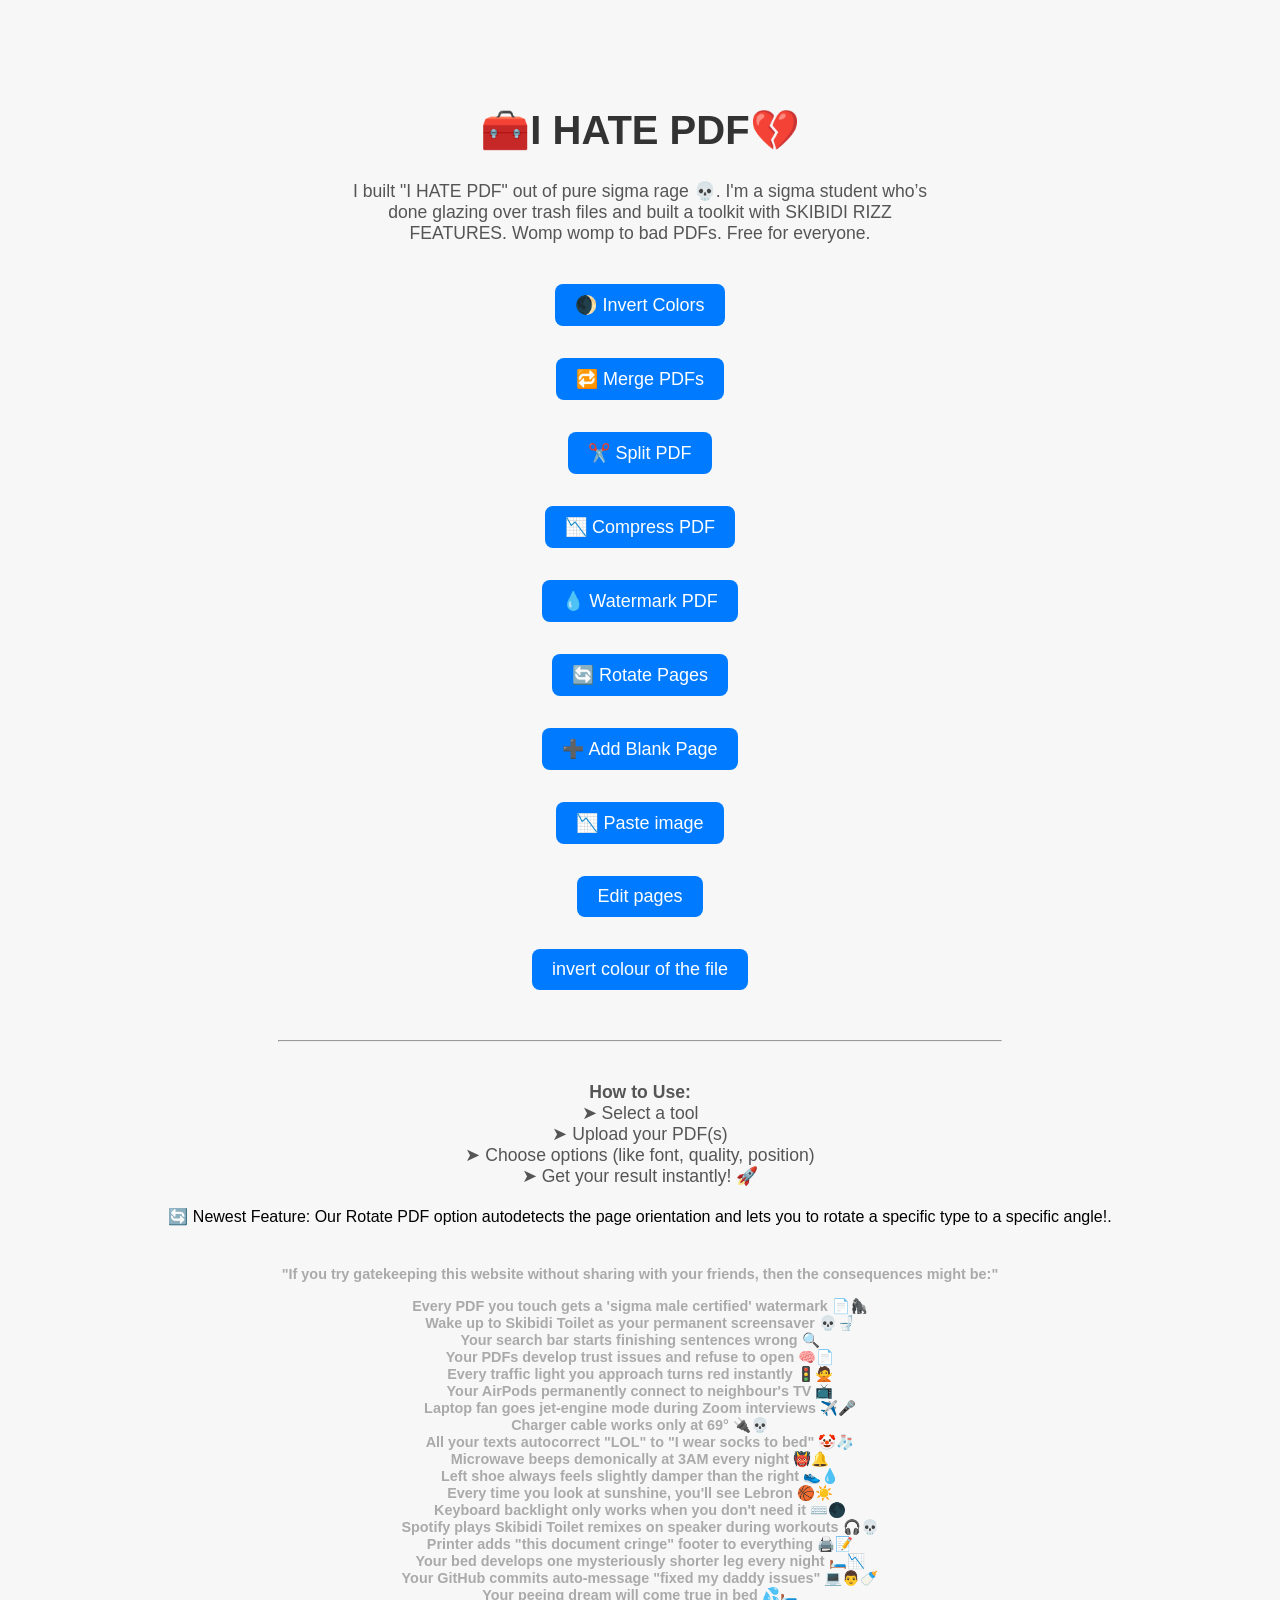
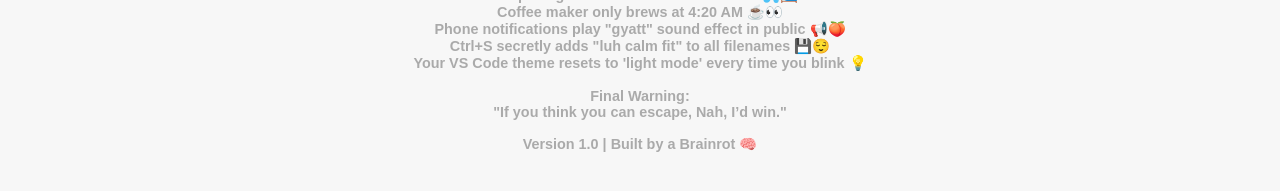
==== templates/index.html @ 2cf8a3aa "Initial commit: PDF Processing Suite" ====
<!DOCTYPE html>
<html lang="en">
<head>
    <meta charset="UTF-8">
    <title>I HATE PDF</title>
    <link rel="stylesheet" href="/static/style.css">
    <style>
        body {
            font-family: Arial, sans-serif;
            text-align: center;
            background: #f7f7f7;
            padding: 30px;
        }
        h1 {
            font-size: 2.5em;
        }
        .tools {
            margin-top: 30px;
        }
        .tools p {
            font-size: 1.2em;
            margin: 12px 0;
        }
        .description {
            font-size: 1.1em;
            color: #555;
            max-width: 600px;
            margin: 20px auto;
        }
        footer {
            margin-top: 40px;
            font-size: 0.9em;
            color: #aaa;
        }
        .btn {
            padding: 10px 20px;
            background: #007BFF;
            color: white;
            text-decoration: none;
            border-radius: 8px;
            margin: 10px;
            display: inline-block;
        }
        .btn:hover {
            background: #0056b3;
        }
    </style>
</head>
<body>

    <h1>🧰I HATE PDF💔</h1>

    <div class="description">
        I built "I HATE PDF" out of pure sigma rage 💀. I'm a sigma student who’s done glazing over trash files and built a toolkit with SKIBIDI RIZZ FEATURES. Womp womp to bad PDFs. Free for everyone.
    </div>

    <div class="tools">
        <p><a class="btn" href="/invert">🌒 Invert Colors</a></p>
        <p><a class="btn" href="/merge">🔁 Merge PDFs</a></p>
        <p><a class="btn" href="/split">✂️ Split PDF</a></p>
        <p><a class="btn" href="/compress">📉 Compress PDF</a></p>
        <p><a class="btn" href="/watermark">💧 Watermark PDF</a></p>
        <p><a class="btn" href="/rotate">🔄 Rotate Pages</a></p>
	<p><a class="btn" href="/add_blank">➕ Add Blank Page</a></p>
	<p><a class="btn" href="/paste_image">📉 Paste image</a></p>
	<p><a class="btn" href="/edit_pages"> Edit pages</a></p>
	<p><a class="btn" href="/batch_invert"> invert colour of the file</a></p>

    </div>

    <hr style="margin: 40px auto; width: 60%;">

    <div class="description">
        <strong>How to Use:</strong><br>
        ➤ Select a tool <br>
        ➤ Upload your PDF(s) <br>
        ➤ Choose options (like font, quality, position)<br>
        ➤ Get your result instantly! 🚀
    </div>

    <div class="new-feature">
        🔄 Newest Feature: Our Rotate PDF option autodetects the page orientation and lets you to rotate a specific type to a specific angle!.
    </div>

    <footer>
        "If you try gatekeeping this website without sharing with your friends, then the consequences might be:"<br><br>

        Every PDF you touch gets a 'sigma male certified' watermark 📄🦍<br>
        Wake up to Skibidi Toilet as your permanent screensaver 💀🚽<br>
        Your search bar starts finishing sentences wrong 🔍<br>
        Your PDFs develop trust issues and refuse to open 🧠📄<br>
        Every traffic light you approach turns red instantly 🚦🙅<br>
        Your AirPods permanently connect to neighbour's TV 📺<br>
        Laptop fan goes jet-engine mode during Zoom interviews ✈️🎤<br>
        Charger cable works only at 69° 🔌💀<br>
        All your texts autocorrect "LOL" to "I wear socks to bed" 🤡🧦<br>
        Microwave beeps demonically at 3AM every night 👹🔔<br>
        Left shoe always feels slightly damper than the right 👟💧<br>
        Every time you look at sunshine, you'll see Lebron 🏀☀️<br>
        Keyboard backlight only works when you don't need it ⌨️🌑<br>
        Spotify plays Skibidi Toilet remixes on speaker during workouts 🎧💀<br>
        Printer adds "this document cringe" footer to everything 🖨️📝<br>
        Your bed develops one mysteriously shorter leg every night 🛏️📉<br>
        Your GitHub commits auto-message "fixed my daddy issues" 💻👨🍼<br>
        Your peeing dream will come true in bed 💦🛏️<br>
        Coffee maker only brews at 4:20 AM ☕👀<br>
        Phone notifications play "gyatt" sound effect in public 📢🍑<br>
        Ctrl+S secretly adds "luh calm fit" to all filenames 💾😌<br>
        Your VS Code theme resets to 'light mode' every time you blink 💡<br><br>

        <strong>Final Warning:</strong><br>
        "If you think you can escape, Nah, I’d win."<br><br>

        Version 1.0 | Built by a Brainrot 🧠
    </footer>

</body>
</html>
---- static/style.css ----
body {
    font-family: Arial, sans-serif;
    text-align: center;
    margin-top: 50px;
    background-color: #f7f7f7;
}

h1 {
    color: #333;
}

ul {
    list-style: none;
    padding: 0;
}

li {
    margin: 15px;
}

a {
    text-decoration: none;
    font-size: 18px;
    color: #007acc;
}

a:hover {
    color: #005a99;
}
footer {
    margin-top: 40px;
    font-size: 0.9em;
    color: #aaa;
    font-weight: bold; /* 👈 This line makes all footer text bold */
}
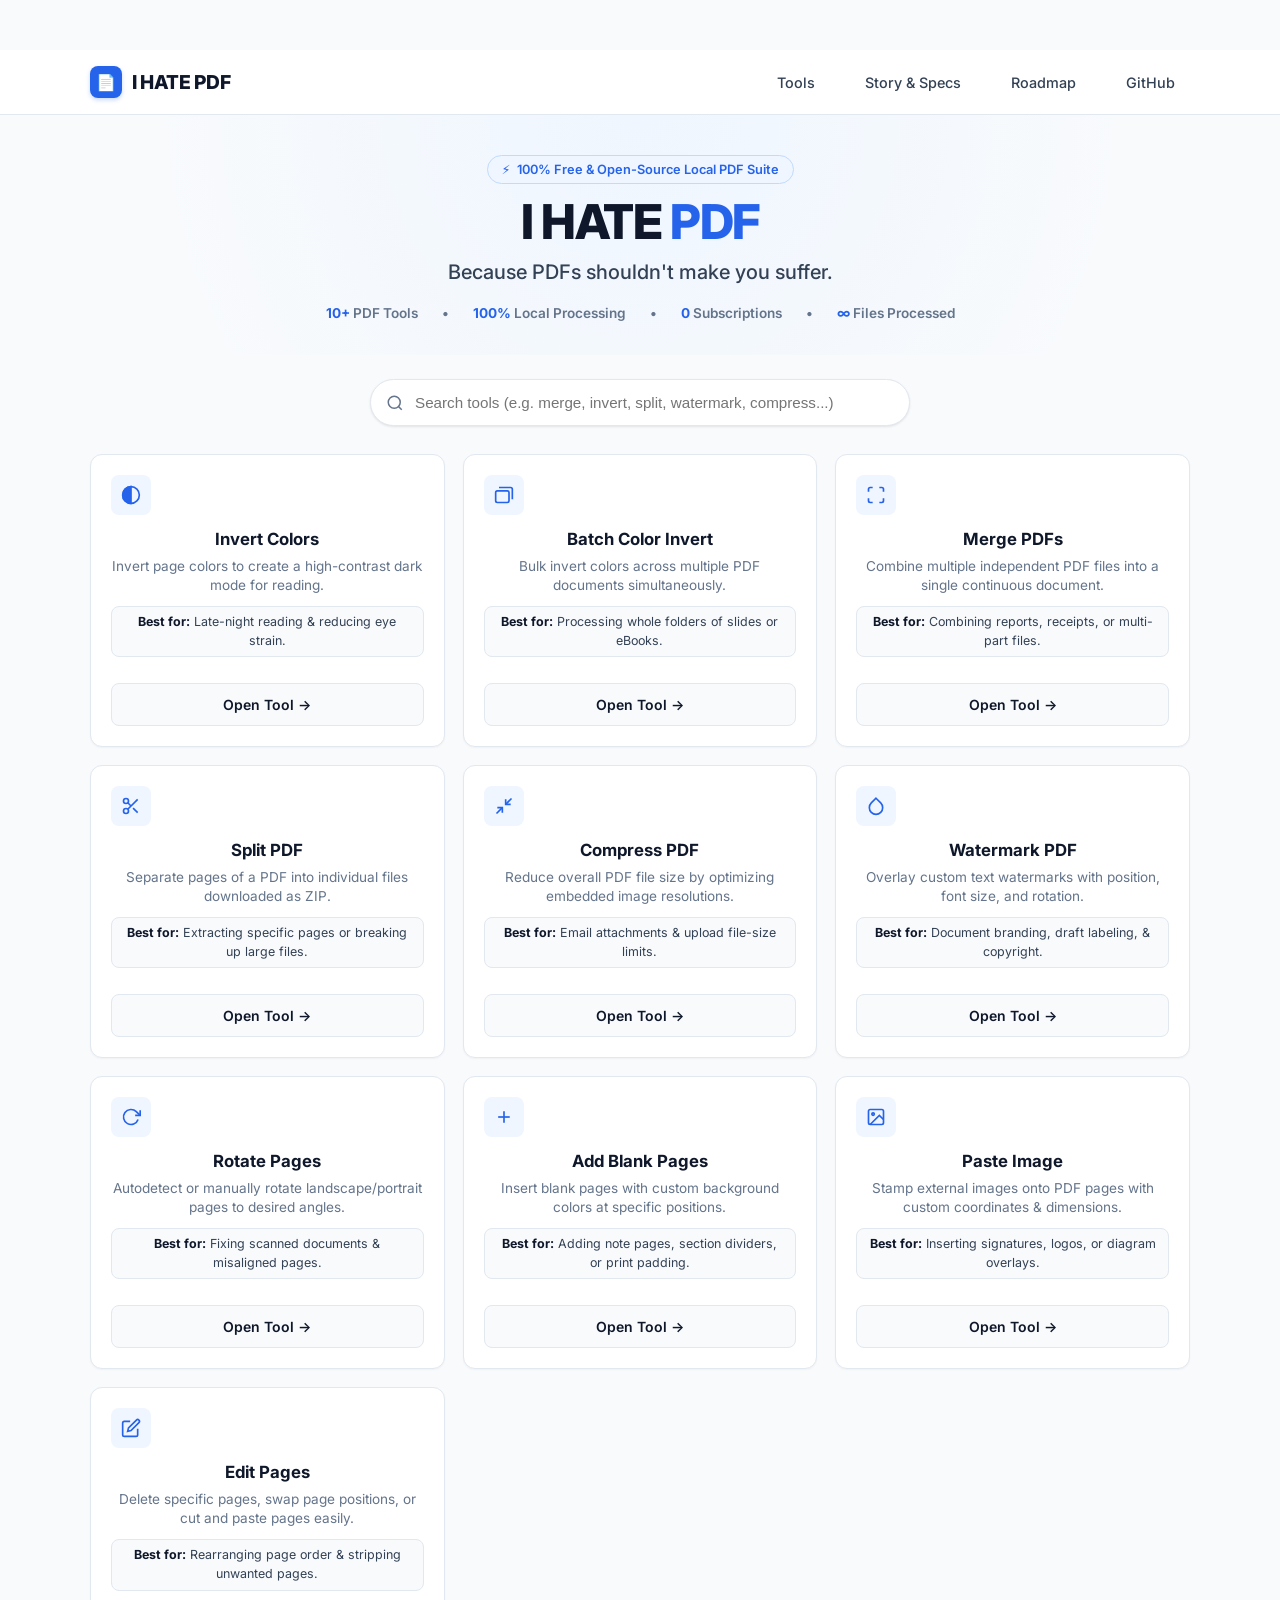
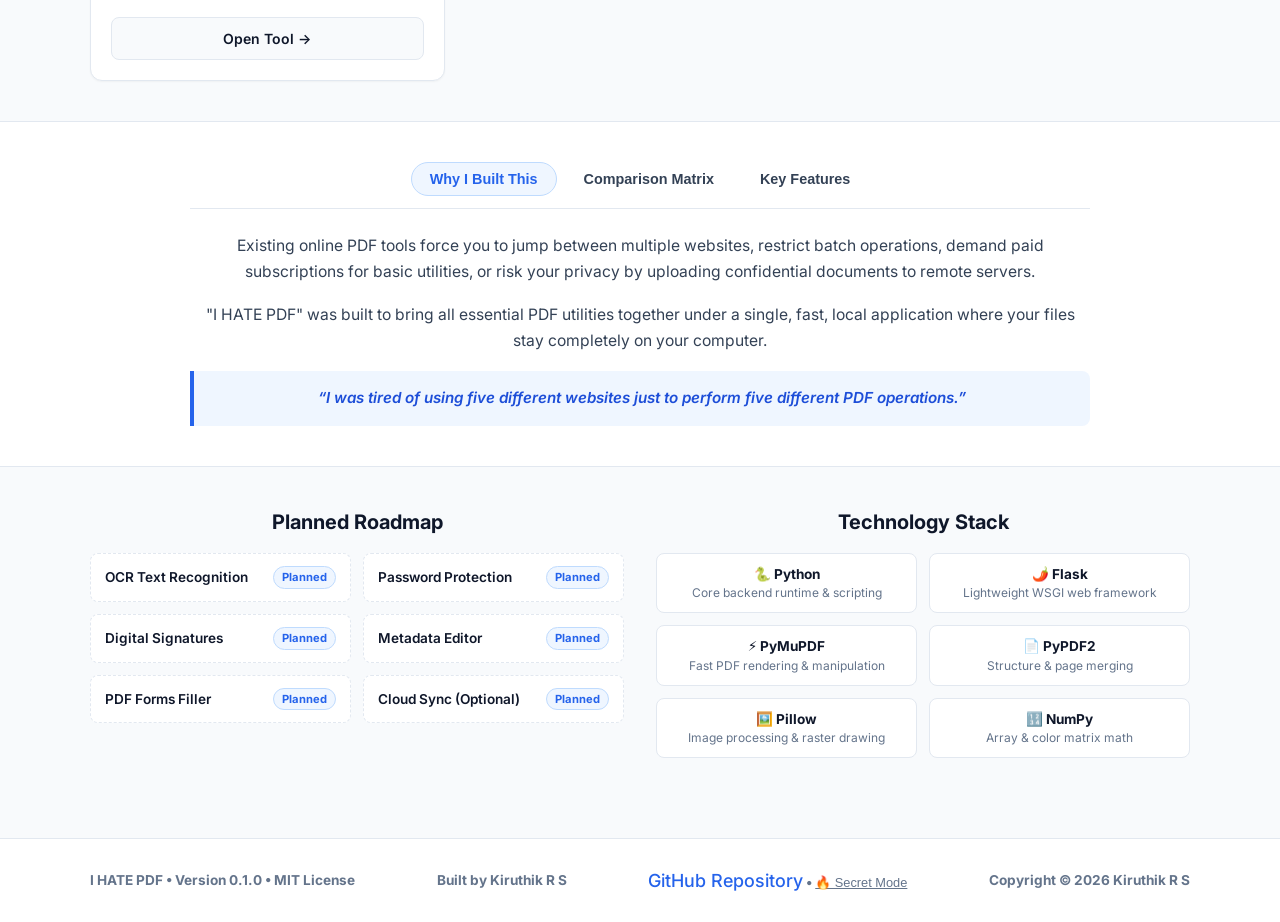
==== commit 72f79c16: "feat: redesign homepage with tools-first layout and compact UI" ====
--- a/templates/index.html
+++ b/templates/index.html
@@ -2,117 +2,1063 @@
 <html lang="en">
 <head>
     <meta charset="UTF-8">
-    <title>I HATE PDF</title>
+    <meta name="viewport" content="width=device-width, initial-scale=1.0">
+    <title>I HATE PDF — Fast, Free & Local Open-Source PDF Suite</title>
+    <meta name="description" content="A lightweight, privacy-focused open-source local PDF processing suite. Invert, merge, split, compress, watermark, rotate, and edit PDFs without uploading files to external servers.">
+    
+    <!-- Typography & Fonts -->
+    <link rel="preconnect" href="https://fonts.googleapis.com">
+    <link rel="preconnect" href="https://fonts.gstatic.com" crossorigin>
+    <link href="https://fonts.googleapis.com/css2?family=Inter:wght@400;500;600;700;800&display=swap" rel="stylesheet">
     <link rel="stylesheet" href="/static/style.css">
+    
     <style>
+        :root {
+            --primary: #2563eb;
+            --primary-hover: #1d4ed8;
+            --primary-light: #eff6ff;
+            --primary-border: #bfdbfe;
+            
+            --text-dark: #0f172a;
+            --text-muted: #334155;
+            --text-light: #64748b;
+            
+            --bg-body: #f8fafc;
+            --bg-card: #ffffff;
+            --bg-alt: #f1f5f9;
+            
+            --border-color: #e2e8f0;
+            --border-hover: #cbd5e1;
+            
+            --shadow-xs: 0 1px 2px rgba(0, 0, 0, 0.04);
+            --shadow-sm: 0 1px 3px rgba(0, 0, 0, 0.06), 0 1px 2px rgba(0, 0, 0, 0.04);
+            --shadow-md: 0 4px 6px -1px rgba(0, 0, 0, 0.06), 0 2px 4px -2px rgba(0, 0, 0, 0.04);
+            --shadow-lg: 0 10px 15px -3px rgba(0, 0, 0, 0.08), 0 4px 6px -4px rgba(0, 0, 0, 0.03);
+            
+            --radius-sm: 8px;
+            --radius-md: 12px;
+            --radius-lg: 16px;
+            --radius-pill: 9999px;
+        }
+
+        * {
+            box-sizing: border-box;
+            margin: 0;
+            padding: 0;
+        }
+
+        html {
+            scroll-behavior: smooth;
+        }
+
         body {
-            font-family: Arial, sans-serif;
+            font-family: 'Inter', system-ui, -apple-system, BlinkMacSystemFont, 'Segoe UI', Roboto, sans-serif;
+            background-color: var(--bg-body);
+            color: var(--text-dark);
+            line-height: 1.5;
+            -webkit-font-smoothing: antialiased;
+        }
+
+        .container {
+            max-width: 1140px;
+            margin: 0 auto;
+            padding: 0 20px;
+        }
+
+        /* Focus Outline for Accessibility */
+        a:focus-visible, button:focus-visible, input:focus-visible {
+            outline: 2px solid var(--primary);
+            outline-offset: 2px;
+        }
+
+        /* Navigation Header */
+        header.site-header {
+            background-color: rgba(255, 255, 255, 0.92);
+            backdrop-filter: blur(12px);
+            border-bottom: 1px solid var(--border-color);
+            position: sticky;
+            top: 0;
+            z-index: 100;
+        }
+
+        .nav-inner {
+            display: flex;
+            align-items: center;
+            justify-content: space-between;
+            height: 64px;
+        }
+
+        .brand-logo {
+            display: flex;
+            align-items: center;
+            gap: 10px;
+            text-decoration: none;
+            color: var(--text-dark);
+            font-weight: 800;
+            font-size: 1.2rem;
+            letter-spacing: -0.02em;
+            cursor: pointer;
+            user-select: none;
+        }
+
+        .brand-icon {
+            width: 32px;
+            height: 32px;
+            background: var(--primary);
+            color: white;
+            border-radius: var(--radius-sm);
+            display: flex;
+            align-items: center;
+            justify-content: center;
+            font-size: 1rem;
+            box-shadow: 0 2px 4px rgba(37, 99, 235, 0.25);
+        }
+
+        .nav-links {
+            display: flex;
+            align-items: center;
+            gap: 20px;
+            list-style: none;
+        }
+
+        .nav-links a {
+            text-decoration: none;
+            color: var(--text-muted);
+            font-weight: 500;
+            font-size: 0.9rem;
+            transition: color 0.2s ease;
+        }
+
+        .nav-links a:hover {
+            color: var(--primary);
+        }
+
+        /* Compact Hero Section */
+        .hero-compact {
+            padding: 40px 0 24px;
             text-align: center;
-            background: #f7f7f7;
-            padding: 30px;
-        }
-        h1 {
-            font-size: 2.5em;
-        }
-        .tools {
-            margin-top: 30px;
-        }
-        .tools p {
-            font-size: 1.2em;
-            margin: 12px 0;
-        }
-        .description {
-            font-size: 1.1em;
-            color: #555;
-            max-width: 600px;
-            margin: 20px auto;
-        }
-        footer {
-            margin-top: 40px;
-            font-size: 0.9em;
-            color: #aaa;
-        }
-        .btn {
-            padding: 10px 20px;
-            background: #007BFF;
+            background: radial-gradient(circle at 50% 0%, #eff6ff 0%, var(--bg-body) 70%);
+        }
+
+        .badge-tag {
+            display: inline-flex;
+            align-items: center;
+            gap: 6px;
+            padding: 4px 14px;
+            background: var(--primary-light);
+            color: var(--primary);
+            border: 1px solid var(--primary-border);
+            border-radius: var(--radius-pill);
+            font-size: 0.8rem;
+            font-weight: 600;
+            margin-bottom: 12px;
+        }
+
+        .hero-title {
+            font-size: clamp(2rem, 4vw, 3rem);
+            font-weight: 800;
+            line-height: 1.1;
+            letter-spacing: -0.03em;
+            color: var(--text-dark);
+            margin-bottom: 8px;
+        }
+
+        .hero-title span {
+            color: var(--primary);
+        }
+
+        .hero-subtitle {
+            font-size: clamp(1rem, 2vw, 1.25rem);
+            font-weight: 500;
+            color: var(--text-muted);
+            margin-bottom: 16px;
+        }
+
+        .stats-strip {
+            display: flex;
+            flex-wrap: wrap;
+            justify-content: center;
+            gap: 12px 24px;
+            font-size: 0.85rem;
+            font-weight: 600;
+            color: var(--text-light);
+            margin-bottom: 8px;
+        }
+
+        .stats-strip span strong {
+            color: var(--primary);
+        }
+
+        /* Tools Section (TOOLS FIRST) */
+        .tools-section {
+            padding: 24px 0 40px;
+        }
+
+        .search-box-wrapper {
+            max-width: 540px;
+            margin: 0 auto 28px;
+            position: relative;
+        }
+
+        .search-input {
+            width: 100%;
+            padding: 14px 20px 14px 44px;
+            background: var(--bg-card);
+            border: 1px solid var(--border-color);
+            border-radius: var(--radius-pill);
+            font-size: 0.95rem;
+            color: var(--text-dark);
+            box-shadow: var(--shadow-sm);
+            transition: all 0.2s ease;
+        }
+
+        .search-input:focus {
+            border-color: var(--primary);
+            box-shadow: 0 0 0 3px rgba(37, 99, 235, 0.15);
+        }
+
+        .search-icon {
+            position: absolute;
+            left: 16px;
+            top: 50%;
+            transform: translateY(-50%);
+            width: 18px;
+            height: 18px;
+            color: var(--text-light);
+        }
+
+        .tools-grid {
+            display: grid;
+            grid-template-columns: repeat(auto-fill, minmax(280px, 1fr));
+            gap: 18px;
+        }
+
+        .tool-card {
+            background: var(--bg-card);
+            border: 1px solid var(--border-color);
+            border-radius: var(--radius-md);
+            padding: 20px;
+            display: flex;
+            flex-direction: column;
+            justify-content: space-between;
+            transition: all 0.2s ease;
+            box-shadow: var(--shadow-xs);
+        }
+
+        .tool-card:hover {
+            transform: translateY(-3px);
+            border-color: var(--primary-border);
+            box-shadow: var(--shadow-md);
+        }
+
+        .tool-header {
+            margin-bottom: 12px;
+        }
+
+        .tool-icon-wrapper {
+            width: 40px;
+            height: 40px;
+            background: var(--primary-light);
+            color: var(--primary);
+            border-radius: var(--radius-sm);
+            display: flex;
+            align-items: center;
+            justify-content: center;
+            margin-bottom: 12px;
+        }
+
+        .tool-icon-wrapper svg {
+            width: 20px;
+            height: 20px;
+            stroke-width: 2;
+        }
+
+        .tool-name {
+            font-size: 1.05rem;
+            font-weight: 700;
+            color: var(--text-dark);
+            margin-bottom: 4px;
+        }
+
+        .tool-desc {
+            font-size: 0.85rem;
+            color: var(--text-light);
+            line-height: 1.45;
+            margin-bottom: 10px;
+        }
+
+        .use-case-tag {
+            font-size: 0.78rem;
+            padding: 6px 10px;
+            background: var(--bg-body);
+            border-radius: var(--radius-sm);
+            color: var(--text-muted);
+            border: 1px solid var(--border-color);
+        }
+
+        .use-case-tag strong {
+            color: var(--text-dark);
+        }
+
+        .tool-btn {
+            display: inline-flex;
+            align-items: center;
+            justify-content: center;
+            gap: 6px;
+            width: 100%;
+            margin-top: 14px;
+            padding: 10px 14px;
+            background: var(--bg-body);
+            color: var(--text-dark);
+            border: 1px solid var(--border-color);
+            border-radius: var(--radius-sm);
+            font-size: 0.875rem;
+            font-weight: 600;
+            text-decoration: none;
+            transition: all 0.2s ease;
+        }
+
+        .tool-card:hover .tool-btn {
+            background: var(--primary);
             color: white;
+            border-color: var(--primary);
+        }
+
+        /* Compact Interactive Tabbed Box (Story, Comparison, Features) */
+        .tab-section {
+            padding: 40px 0;
+            background: #ffffff;
+            border-top: 1px solid var(--border-color);
+            border-bottom: 1px solid var(--border-color);
+        }
+
+        .tab-container {
+            max-width: 900px;
+            margin: 0 auto;
+        }
+
+        .tab-nav {
+            display: flex;
+            justify-content: center;
+            gap: 8px;
+            margin-bottom: 24px;
+            border-bottom: 1px solid var(--border-color);
+            padding-bottom: 12px;
+        }
+
+        .tab-btn {
+            padding: 8px 18px;
+            background: transparent;
+            border: 1px solid transparent;
+            border-radius: var(--radius-pill);
+            font-weight: 600;
+            font-size: 0.9rem;
+            color: var(--text-muted);
+            cursor: pointer;
+            transition: all 0.2s ease;
+        }
+
+        .tab-btn.active {
+            background: var(--primary-light);
+            color: var(--primary);
+            border-color: var(--primary-border);
+        }
+
+        .tab-content {
+            display: none;
+            animation: fadeIn 0.25s ease-in-out;
+        }
+
+        .tab-content.active {
+            display: block;
+        }
+
+        @keyframes fadeIn {
+            from { opacity: 0; transform: translateY(4px); }
+            to { opacity: 1; transform: translateY(0); }
+        }
+
+        /* Tab 1: Story */
+        .story-box p {
+            font-size: 0.98rem;
+            color: var(--text-muted);
+            line-height: 1.7;
+            margin-bottom: 16px;
+        }
+
+        .quote-callout {
+            background: var(--primary-light);
+            border-left: 4px solid var(--primary);
+            padding: 16px 20px;
+            border-radius: 0 var(--radius-sm) var(--radius-sm) 0;
+            font-size: 0.95rem;
+            font-weight: 600;
+            font-style: italic;
+            color: var(--primary-hover);
+        }
+
+        /* Tab 2: Comparison Matrix */
+        .table-responsive {
+            overflow-x: auto;
+            border: 1px solid var(--border-color);
+            border-radius: var(--radius-md);
+        }
+
+        table.comparison-table {
+            width: 100%;
+            border-collapse: collapse;
+            text-align: left;
+            font-size: 0.875rem;
+        }
+
+        table.comparison-table th, table.comparison-table td {
+            padding: 12px 16px;
+            border-bottom: 1px solid var(--border-color);
+        }
+
+        table.comparison-table th {
+            background-color: var(--bg-body);
+            font-weight: 700;
+            color: var(--text-dark);
+        }
+
+        table.comparison-table th:nth-child(2) {
+            color: var(--primary);
+            background-color: var(--primary-light);
+        }
+
+        table.comparison-table td:nth-child(2) {
+            font-weight: 600;
+            color: #15803d;
+            background-color: rgba(239, 246, 255, 0.4);
+        }
+
+        /* Tab 3: Features Grid */
+        .features-mini-grid {
+            display: grid;
+            grid-template-columns: repeat(auto-fit, minmax(250px, 1fr));
+            gap: 16px;
+        }
+
+        .mini-feature-card {
+            background: var(--bg-body);
+            border: 1px solid var(--border-color);
+            border-radius: var(--radius-sm);
+            padding: 16px;
+        }
+
+        .mini-feature-card h4 {
+            font-size: 0.95rem;
+            font-weight: 600;
+            color: var(--text-dark);
+            margin-bottom: 4px;
+        }
+
+        .mini-feature-card p {
+            font-size: 0.85rem;
+            color: var(--text-light);
+        }
+
+        /* 2-Column Section: Roadmap & Tech Stack */
+        .bottom-grid-section {
+            padding: 40px 0;
+        }
+
+        .two-col-grid {
+            display: grid;
+            grid-template-columns: 1fr 1fr;
+            gap: 32px;
+        }
+
+        .sub-header {
+            font-size: 1.25rem;
+            font-weight: 700;
+            color: var(--text-dark);
+            margin-bottom: 16px;
+        }
+
+        /* Roadmap Items */
+        .roadmap-mini-list {
+            display: grid;
+            grid-template-columns: 1fr 1fr;
+            gap: 12px;
+        }
+
+        .roadmap-item {
+            background: var(--bg-card);
+            border: 1px dashed var(--border-color);
+            border-radius: var(--radius-sm);
+            padding: 12px 14px;
+            display: flex;
+            align-items: center;
+            justify-content: space-between;
+            font-size: 0.85rem;
+            font-weight: 600;
+        }
+
+        .status-pill {
+            font-size: 0.7rem;
+            font-weight: 700;
+            padding: 2px 8px;
+            border-radius: var(--radius-pill);
+            background: var(--primary-light);
+            color: var(--primary);
+            border: 1px solid var(--primary-border);
+        }
+
+        /* Tech Stack List */
+        .tech-mini-grid {
+            display: grid;
+            grid-template-columns: 1fr 1fr;
+            gap: 12px;
+        }
+
+        .tech-item {
+            background: var(--bg-card);
+            border: 1px solid var(--border-color);
+            border-radius: var(--radius-sm);
+            padding: 10px 14px;
+        }
+
+        .tech-item-name {
+            font-size: 0.85rem;
+            font-weight: 700;
+            color: var(--text-dark);
+        }
+
+        .tech-item-desc {
+            font-size: 0.75rem;
+            color: var(--text-light);
+        }
+
+        /* Brainrot Banner & Easter Egg Overlay */
+        .brainrot-banner {
+            display: none;
+            background: #ef4444;
+            color: white;
+            text-align: center;
+            padding: 8px 16px;
+            font-weight: 700;
+            font-size: 0.9rem;
+        }
+
+        body.brainrot-mode .brainrot-banner {
+            display: flex;
+            align-items: center;
+            justify-content: center;
+            gap: 16px;
+        }
+
+        body.brainrot-mode .brand-logo span {
+            color: #ef4444 !important;
+        }
+
+        body.brainrot-mode .tool-name {
+            color: #b91c1c;
+        }
+
+        /* Footer */
+        footer.site-footer {
+            background: #ffffff;
+            border-top: 1px solid var(--border-color);
+            padding: 28px 0;
+        }
+
+        .footer-inner {
+            display: flex;
+            flex-wrap: wrap;
+            align-items: center;
+            justify-content: space-between;
+            gap: 16px;
+            font-size: 0.85rem;
+            color: var(--text-light);
+        }
+
+        .footer-links a {
+            color: var(--primary);
             text-decoration: none;
-            border-radius: 8px;
-            margin: 10px;
-            display: inline-block;
-        }
-        .btn:hover {
-            background: #0056b3;
+            font-weight: 500;
+        }
+
+        .footer-links a:hover {
+            text-decoration: underline;
+        }
+
+        .easter-egg-btn {
+            background: none;
+            border: none;
+            color: var(--text-light);
+            font-size: 0.8rem;
+            cursor: pointer;
+            text-decoration: underline;
+        }
+
+        @media (max-width: 768px) {
+            .two-col-grid {
+                grid-template-columns: 1fr;
+            }
+            .roadmap-mini-list, .tech-mini-grid {
+                grid-template-columns: 1fr;
+            }
+            .footer-inner {
+                flex-direction: column;
+                text-align: center;
+            }
         }
     </style>
 </head>
 <body>
 
-    <h1>🧰I HATE PDF💔</h1>
-
-    <div class="description">
-        I built "I HATE PDF" out of pure sigma rage 💀. I'm a sigma student who’s done glazing over trash files and built a toolkit with SKIBIDI RIZZ FEATURES. Womp womp to bad PDFs. Free for everyone.
+    <!-- Future Brainrot Mode -->
+    <div id="brainrotBanner" class="brainrot-banner">
+        <span>🔥 BRAINROT MODE ACTIVATED! (Skibidi PDF Suite 💀)</span>
+        <button onclick="toggleBrainrotMode()" style="background:white; color:#ef4444; border:none; padding:4px 10px; border-radius:4px; font-weight:700; cursor:pointer;">Exit Brainrot Mode</button>
     </div>
 
-    <div class="tools">
-        <p><a class="btn" href="/invert">🌒 Invert Colors</a></p>
-        <p><a class="btn" href="/merge">🔁 Merge PDFs</a></p>
-        <p><a class="btn" href="/split">✂️ Split PDF</a></p>
-        <p><a class="btn" href="/compress">📉 Compress PDF</a></p>
-        <p><a class="btn" href="/watermark">💧 Watermark PDF</a></p>
-        <p><a class="btn" href="/rotate">🔄 Rotate Pages</a></p>
-	<p><a class="btn" href="/add_blank">➕ Add Blank Page</a></p>
-	<p><a class="btn" href="/paste_image">📉 Paste image</a></p>
-	<p><a class="btn" href="/edit_pages"> Edit pages</a></p>
-	<p><a class="btn" href="/batch_invert"> invert colour of the file</a></p>
-
-    </div>
-
-    <hr style="margin: 40px auto; width: 60%;">
-
-    <div class="description">
-        <strong>How to Use:</strong><br>
-        ➤ Select a tool <br>
-        ➤ Upload your PDF(s) <br>
-        ➤ Choose options (like font, quality, position)<br>
-        ➤ Get your result instantly! 🚀
-    </div>
-
-    <div class="new-feature">
-        🔄 Newest Feature: Our Rotate PDF option autodetects the page orientation and lets you to rotate a specific type to a specific angle!.
-    </div>
-
-    <footer>
-        "If you try gatekeeping this website without sharing with your friends, then the consequences might be:"<br><br>
-
-        Every PDF you touch gets a 'sigma male certified' watermark 📄🦍<br>
-        Wake up to Skibidi Toilet as your permanent screensaver 💀🚽<br>
-        Your search bar starts finishing sentences wrong 🔍<br>
-        Your PDFs develop trust issues and refuse to open 🧠📄<br>
-        Every traffic light you approach turns red instantly 🚦🙅<br>
-        Your AirPods permanently connect to neighbour's TV 📺<br>
-        Laptop fan goes jet-engine mode during Zoom interviews ✈️🎤<br>
-        Charger cable works only at 69° 🔌💀<br>
-        All your texts autocorrect "LOL" to "I wear socks to bed" 🤡🧦<br>
-        Microwave beeps demonically at 3AM every night 👹🔔<br>
-        Left shoe always feels slightly damper than the right 👟💧<br>
-        Every time you look at sunshine, you'll see Lebron 🏀☀️<br>
-        Keyboard backlight only works when you don't need it ⌨️🌑<br>
-        Spotify plays Skibidi Toilet remixes on speaker during workouts 🎧💀<br>
-        Printer adds "this document cringe" footer to everything 🖨️📝<br>
-        Your bed develops one mysteriously shorter leg every night 🛏️📉<br>
-        Your GitHub commits auto-message "fixed my daddy issues" 💻👨🍼<br>
-        Your peeing dream will come true in bed 💦🛏️<br>
-        Coffee maker only brews at 4:20 AM ☕👀<br>
-        Phone notifications play "gyatt" sound effect in public 📢🍑<br>
-        Ctrl+S secretly adds "luh calm fit" to all filenames 💾😌<br>
-        Your VS Code theme resets to 'light mode' every time you blink 💡<br><br>
-
-        <strong>Final Warning:</strong><br>
-        "If you think you can escape, Nah, I’d win."<br><br>
-
-        Version 1.0 | Built by a Brainrot 🧠
+    <!-- Navigation Header -->
+    <header class="site-header" role="banner">
+        <div class="container">
+            <div class="nav-inner">
+                <a class="brand-logo" id="brandLogo" ondblclick="toggleBrainrotMode()" title="Double-click for a secret!">
+                    <div class="brand-icon">📄</div>
+                    <span id="brandName">I HATE PDF</span>
+                </a>
+                <nav role="navigation" aria-label="Main Navigation">
+                    <ul class="nav-links">
+                        <li><a href="#tools">Tools</a></li>
+                        <li><a href="#info">Story &amp; Specs</a></li>
+                        <li><a href="#details">Roadmap</a></li>
+                        <li><a href="https://github.com/kik1211/pdf-processing-suite" target="_blank" rel="noopener noreferrer">GitHub</a></li>
+                    </ul>
+                </nav>
+            </div>
+        </div>
+    </header>
+
+    <main role="main">
+        <!-- Compact Hero Section -->
+        <section class="hero-compact">
+            <div class="container">
+                <div class="badge-tag">
+                    <span>⚡</span> 100% Free &amp; Open-Source Local PDF Suite
+                </div>
+                <h1 class="hero-title" id="heroTitle">I HATE <span>PDF</span></h1>
+                <p class="hero-subtitle" id="heroSubtitle">Because PDFs shouldn't make you suffer.</p>
+                
+                <div class="stats-strip">
+                    <span><strong>10+</strong> PDF Tools</span> &bull;
+                    <span><strong>100%</strong> Local Processing</span> &bull;
+                    <span><strong>0</strong> Subscriptions</span> &bull;
+                    <span><strong>&infin;</strong> Files Processed</span>
+                </div>
+            </div>
+        </section>
+
+        <!-- Tools Section (TOOLS FIRST) -->
+        <section id="tools" class="tools-section">
+            <div class="container">
+                <!-- Instant Search Input -->
+                <div class="search-box-wrapper">
+                    <svg class="search-icon" viewBox="0 0 24 24" fill="none" stroke="currentColor" stroke-width="2"><circle cx="11" cy="11" r="8"></circle><line x1="21" y1="21" x2="16.65" y2="16.65"></line></svg>
+                    <input type="text" id="toolSearch" class="search-input" placeholder="Search tools (e.g. merge, invert, split, watermark, compress...)" onkeyup="filterTools()" aria-label="Search PDF Tools">
+                </div>
+
+                <div class="tools-grid" id="toolsGrid">
+                    <!-- Tool 1: Invert Colors -->
+                    <div class="tool-card" data-keywords="invert color dark mode night contrast">
+                        <div class="tool-header">
+                            <div class="tool-icon-wrapper">
+                                <svg viewBox="0 0 24 24" fill="none" stroke="currentColor"><circle cx="12" cy="12" r="10"></circle><path d="M12 2a10 10 0 0 0 0 20z" fill="currentColor"></path></svg>
+                            </div>
+                            <h3 class="tool-name" data-brainrot="🌒 SKIBIDI COLOR INVERTER 💀">Invert Colors</h3>
+                            <p class="tool-desc">Invert page colors to create a high-contrast dark mode for reading.</p>
+                            <div class="use-case-tag"><strong>Best for:</strong> Late-night reading &amp; reducing eye strain.</div>
+                        </div>
+                        <a href="/invert" class="tool-btn">Open Tool &rarr;</a>
+                    </div>
+
+                    <!-- Tool 2: Batch Color Invert -->
+                    <div class="tool-card" data-keywords="batch invert bulk colors dark mode folder">
+                        <div class="tool-header">
+                            <div class="tool-icon-wrapper">
+                                <svg viewBox="0 0 24 24" fill="none" stroke="currentColor"><rect x="2" y="7" width="16" height="14" rx="2" ry="2"></rect><path d="M6 3h14a2 2 0 0 1 2 2v12"></path></svg>
+                            </div>
+                            <h3 class="tool-name" data-brainrot="📦 BATCH INVERT GLAZE 🦍">Batch Color Invert</h3>
+                            <p class="tool-desc">Bulk invert colors across multiple PDF documents simultaneously.</p>
+                            <div class="use-case-tag"><strong>Best for:</strong> Processing whole folders of slides or eBooks.</div>
+                        </div>
+                        <a href="/batch_invert" class="tool-btn">Open Tool &rarr;</a>
+                    </div>
+
+                    <!-- Tool 3: Merge PDFs -->
+                    <div class="tool-card" data-keywords="merge combine join append pdfs">
+                        <div class="tool-header">
+                            <div class="tool-icon-wrapper">
+                                <svg viewBox="0 0 24 24" fill="none" stroke="currentColor"><path d="M8 3H5a2 2 0 0 0-2 2v3m18 0V5a2 2 0 0 0-2-2h-3m0 18h3a2 2 0 0 0 2-2v-3M3 16v3a2 2 0 0 0 2 2h3"></path></svg>
+                            </div>
+                            <h3 class="tool-name" data-brainrot="🔁 SIGMA PDF MERGER 🦍">Merge PDFs</h3>
+                            <p class="tool-desc">Combine multiple independent PDF files into a single continuous document.</p>
+                            <div class="use-case-tag"><strong>Best for:</strong> Combining reports, receipts, or multi-part files.</div>
+                        </div>
+                        <a href="/merge" class="tool-btn">Open Tool &rarr;</a>
+                    </div>
+
+                    <!-- Tool 4: Split PDF -->
+                    <div class="tool-card" data-keywords="split extract separate cut pages zip">
+                        <div class="tool-header">
+                            <div class="tool-icon-wrapper">
+                                <svg viewBox="0 0 24 24" fill="none" stroke="currentColor"><circle cx="6" cy="6" r="3"></circle><circle cx="6" cy="18" r="3"></circle><line x1="20" y1="4" x2="8.12" y2="15.88"></line><line x1="14.47" y1="14.48" x2="20" y2="20"></line><line x1="8.12" y1="8.12" x2="12" y2="12"></line></svg>
+                            </div>
+                            <h3 class="tool-name" data-brainrot="✂️ PAGE SPLITTER WOMP ⚡">Split PDF</h3>
+                            <p class="tool-desc">Separate pages of a PDF into individual files downloaded as ZIP.</p>
+                            <div class="use-case-tag"><strong>Best for:</strong> Extracting specific pages or breaking up large files.</div>
+                        </div>
+                        <a href="/split" class="tool-btn">Open Tool &rarr;</a>
+                    </div>
+
+                    <!-- Tool 5: Compress PDF -->
+                    <div class="tool-card" data-keywords="compress reduce size shrink image dpi quality">
+                        <div class="tool-header">
+                            <div class="tool-icon-wrapper">
+                                <svg viewBox="0 0 24 24" fill="none" stroke="currentColor"><polyline points="4 14 10 14 10 20"></polyline><polyline points="20 10 14 10 14 4"></polyline><line x1="14" y1="10" x2="21" y2="3"></line><line x1="3" y1="21" x2="10" y2="14"></line></svg>
+                            </div>
+                            <h3 class="tool-name" data-brainrot="📉 COMPRESSOR RIZZ 💀">Compress PDF</h3>
+                            <p class="tool-desc">Reduce overall PDF file size by optimizing embedded image resolutions.</p>
+                            <div class="use-case-tag"><strong>Best for:</strong> Email attachments &amp; upload file-size limits.</div>
+                        </div>
+                        <a href="/compress" class="tool-btn">Open Tool &rarr;</a>
+                    </div>
+
+                    <!-- Tool 6: Watermark PDF -->
+                    <div class="tool-card" data-keywords="watermark text stamp overlay brand copyright">
+                        <div class="tool-header">
+                            <div class="tool-icon-wrapper">
+                                <svg viewBox="0 0 24 24" fill="none" stroke="currentColor"><path d="M12 2.69l5.66 5.66a8 8 0 1 1-11.31 0z"></path></svg>
+                            </div>
+                            <h3 class="tool-name" data-brainrot="💧 WATERMARK STAMPER 👑">Watermark PDF</h3>
+                            <p class="tool-desc">Overlay custom text watermarks with position, font size, and rotation.</p>
+                            <div class="use-case-tag"><strong>Best for:</strong> Document branding, draft labeling, &amp; copyright.</div>
+                        </div>
+                        <a href="/watermark" class="tool-btn">Open Tool &rarr;</a>
+                    </div>
+
+                    <!-- Tool 7: Rotate Pages -->
+                    <div class="tool-card" data-keywords="rotate orientation portrait landscape angle direction">
+                        <div class="tool-header">
+                            <div class="tool-icon-wrapper">
+                                <svg viewBox="0 0 24 24" fill="none" stroke="currentColor"><polyline points="23 4 23 10 17 10"></polyline><path d="M20.49 15a9 9 0 1 1-2.12-9.36L23 10"></path></svg>
+                            </div>
+                            <h3 class="tool-name" data-brainrot="🔄 ROTATE FLIPPER 💫">Rotate Pages</h3>
+                            <p class="tool-desc">Autodetect or manually rotate landscape/portrait pages to desired angles.</p>
+                            <div class="use-case-tag"><strong>Best for:</strong> Fixing scanned documents &amp; misaligned pages.</div>
+                        </div>
+                        <a href="/rotate" class="tool-btn">Open Tool &rarr;</a>
+                    </div>
+
+                    <!-- Tool 8: Add Blank Pages -->
+                    <div class="tool-card" data-keywords="add blank insert page background padding notes">
+                        <div class="tool-header">
+                            <div class="tool-icon-wrapper">
+                                <svg viewBox="0 0 24 24" fill="none" stroke="currentColor"><line x1="12" y1="5" x2="12" y2="19"></line><line x1="5" y1="12" x2="19" y2="12"></line></svg>
+                            </div>
+                            <h3 class="tool-name" data-brainrot="➕ BLANK PAGE INSERTER 📄">Add Blank Pages</h3>
+                            <p class="tool-desc">Insert blank pages with custom background colors at specific positions.</p>
+                            <div class="use-case-tag"><strong>Best for:</strong> Adding note pages, section dividers, or print padding.</div>
+                        </div>
+                        <a href="/add_blank" class="tool-btn">Open Tool &rarr;</a>
+                    </div>
+
+                    <!-- Tool 9: Paste Image -->
+                    <div class="tool-card" data-keywords="paste image stamp signature logo coordinates png jpg">
+                        <div class="tool-header">
+                            <div class="tool-icon-wrapper">
+                                <svg viewBox="0 0 24 24" fill="none" stroke="currentColor"><rect x="3" y="3" width="18" height="18" rx="2" ry="2"></rect><circle cx="8.5" cy="8.5" r="1.5"></circle><polyline points="21 15 16 10 5 21"></polyline></svg>
+                            </div>
+                            <h3 class="tool-name" data-brainrot="🖼️ IMAGE STAMPER RIZZ 🎨">Paste Image</h3>
+                            <p class="tool-desc">Stamp external images onto PDF pages with custom coordinates &amp; dimensions.</p>
+                            <div class="use-case-tag"><strong>Best for:</strong> Inserting signatures, logos, or diagram overlays.</div>
+                        </div>
+                        <a href="/paste_image" class="tool-btn">Open Tool &rarr;</a>
+                    </div>
+
+                    <!-- Tool 10: Edit Pages -->
+                    <div class="tool-card" data-keywords="edit delete page swap cut paste reorder order">
+                        <div class="tool-header">
+                            <div class="tool-icon-wrapper">
+                                <svg viewBox="0 0 24 24" fill="none" stroke="currentColor"><path d="M11 4H4a2 2 0 0 0-2 2v14a2 2 0 0 0 2 2h14a2 2 0 0 0 2-2v-7"></path><path d="M18.5 2.5a2.121 2.121 0 0 1 3 3L12 15l-4 1 1-4 9.5-9.5z"></path></svg>
+                            </div>
+                            <h3 class="tool-name" data-brainrot="✏️ PAGE REORDERING BOSS ⚡">Edit Pages</h3>
+                            <p class="tool-desc">Delete specific pages, swap page positions, or cut and paste pages easily.</p>
+                            <div class="use-case-tag"><strong>Best for:</strong> Rearranging page order &amp; stripping unwanted pages.</div>
+                        </div>
+                        <a href="/edit_pages" class="tool-btn">Open Tool &rarr;</a>
+                    </div>
+                </div>
+            </div>
+        </section>
+
+        <!-- Compact Interactive Tabbed Section (Story, Comparison, Features) -->
+        <section id="info" class="tab-section">
+            <div class="container">
+                <div class="tab-container">
+                    <div class="tab-nav">
+                        <button class="tab-btn active" onclick="switchTab('story', this)">Why I Built This</button>
+                        <button class="tab-btn" onclick="switchTab('comparison', this)">Comparison Matrix</button>
+                        <button class="tab-btn" onclick="switchTab('features', this)">Key Features</button>
+                    </div>
+
+                    <!-- Tab 1: Story -->
+                    <div id="tab-story" class="tab-content active">
+                        <div class="story-box">
+                            <p>
+                                Existing online PDF tools force you to jump between multiple websites, restrict batch operations, demand paid subscriptions for basic utilities, or risk your privacy by uploading confidential documents to remote servers.
+                            </p>
+                            <p>
+                                "I HATE PDF" was built to bring all essential PDF utilities together under a single, fast, local application where your files stay completely on your computer.
+                            </p>
+                            <div class="quote-callout">
+                                &ldquo;I was tired of using five different websites just to perform five different PDF operations.&rdquo;
+                            </div>
+                        </div>
+                    </div>
+
+                    <!-- Tab 2: Comparison Matrix -->
+                    <div id="tab-comparison" class="tab-content">
+                        <div class="table-responsive">
+                            <table class="comparison-table">
+                                <thead>
+                                    <tr>
+                                        <th>Feature</th>
+                                        <th>I HATE PDF</th>
+                                        <th>Typical Online Tools</th>
+                                    </tr>
+                                </thead>
+                                <tbody>
+                                    <tr>
+                                        <td>Local Processing</td>
+                                        <td>100% Local (On your PC)</td>
+                                        <td>Varies (Often cloud-based)</td>
+                                    </tr>
+                                    <tr>
+                                        <td>Privacy</td>
+                                        <td>Complete Privacy (No uploads)</td>
+                                        <td>May store files on remote servers</td>
+                                    </tr>
+                                    <tr>
+                                        <td>Batch Color Inversion</td>
+                                        <td>Supported out of the box</td>
+                                        <td>Rarely available</td>
+                                    </tr>
+                                    <tr>
+                                        <td>Blank Page Insertion</td>
+                                        <td>Supported with custom colors</td>
+                                        <td>May require premium tier</td>
+                                    </tr>
+                                    <tr>
+                                        <td>Precise Image Placement</td>
+                                        <td>Supported (Exact coordinates)</td>
+                                        <td>Varies by platform</td>
+                                    </tr>
+                                    <tr>
+                                        <td>Page Reordering</td>
+                                        <td>Supported (Cut, Swap, Delete)</td>
+                                        <td>Often requires account registration</td>
+                                    </tr>
+                                    <tr>
+                                        <td>Multiple Utilities</td>
+                                        <td>Integrated All-in-One Suite</td>
+                                        <td>Often separate websites</td>
+                                    </tr>
+                                    <tr>
+                                        <td>Subscriptions</td>
+                                        <td>100% Free &amp; Open Source</td>
+                                        <td>Often subscription-based or capped</td>
+                                    </tr>
+                                </tbody>
+                            </table>
+                        </div>
+                    </div>
+
+                    <!-- Tab 3: Features -->
+                    <div id="tab-features" class="tab-content">
+                        <div class="features-mini-grid">
+                            <div class="mini-feature-card">
+                                <h4>🔒 100% Local Processing</h4>
+                                <p>No files leave your computer or touch third-party servers.</p>
+                            </div>
+                            <div class="mini-feature-card">
+                                <h4>🌓 Batch Color Inversion</h4>
+                                <p>High-contrast dark-mode conversion across multi-page files.</p>
+                            </div>
+                            <div class="mini-feature-card">
+                                <h4>🖼️ Image Stamping</h4>
+                                <p>Exact coordinate and scaling placement for images and signatures.</p>
+                            </div>
+                            <div class="mini-feature-card">
+                                <h4>➕ Blank Page Insertion</h4>
+                                <p>Add colored or white blank pages at custom positions.</p>
+                            </div>
+                            <div class="mini-feature-card">
+                                <h4>✏️ Full Page Editing</h4>
+                                <p>Cut, swap, and delete pages with total document layout control.</p>
+                            </div>
+                            <div class="mini-feature-card">
+                                <h4>⚡ All-in-One Local Suite</h4>
+                                <p>Merge, split, compress, watermark, rotate, and manipulate locally.</p>
+                            </div>
+                        </div>
+                    </div>
+                </div>
+            </div>
+        </section>
+
+        <!-- 2-Column Section: Roadmap & Tech Stack -->
+        <section id="details" class="bottom-grid-section">
+            <div class="container">
+                <div class="two-col-grid">
+                    <!-- Left Column: Roadmap -->
+                    <div>
+                        <h3 class="sub-header">Planned Roadmap</h3>
+                        <div class="roadmap-mini-list">
+                            <div class="roadmap-item">
+                                <span>OCR Text Recognition</span>
+                                <span class="status-pill">Planned</span>
+                            </div>
+                            <div class="roadmap-item">
+                                <span>Password Protection</span>
+                                <span class="status-pill">Planned</span>
+                            </div>
+                            <div class="roadmap-item">
+                                <span>Digital Signatures</span>
+                                <span class="status-pill">Planned</span>
+                            </div>
+                            <div class="roadmap-item">
+                                <span>Metadata Editor</span>
+                                <span class="status-pill">Planned</span>
+                            </div>
+                            <div class="roadmap-item">
+                                <span>PDF Forms Filler</span>
+                                <span class="status-pill">Planned</span>
+                            </div>
+                            <div class="roadmap-item">
+                                <span>Cloud Sync (Optional)</span>
+                                <span class="status-pill">Planned</span>
+                            </div>
+                        </div>
+                    </div>
+
+                    <!-- Right Column: Tech Stack -->
+                    <div>
+                        <h3 class="sub-header">Technology Stack</h3>
+                        <div class="tech-mini-grid">
+                            <div class="tech-item">
+                                <div class="tech-item-name">🐍 Python</div>
+                                <div class="tech-item-desc">Core backend runtime &amp; scripting</div>
+                            </div>
+                            <div class="tech-item">
+                                <div class="tech-item-name">🌶️ Flask</div>
+                                <div class="tech-item-desc">Lightweight WSGI web framework</div>
+                            </div>
+                            <div class="tech-item">
+                                <div class="tech-item-name">⚡ PyMuPDF</div>
+                                <div class="tech-item-desc">Fast PDF rendering &amp; manipulation</div>
+                            </div>
+                            <div class="tech-item">
+                                <div class="tech-item-name">📄 PyPDF2</div>
+                                <div class="tech-item-desc">Structure &amp; page merging</div>
+                            </div>
+                            <div class="tech-item">
+                                <div class="tech-item-name">🖼️ Pillow</div>
+                                <div class="tech-item-desc">Image processing &amp; raster drawing</div>
+                            </div>
+                            <div class="tech-item">
+                                <div class="tech-item-name">🔢 NumPy</div>
+                                <div class="tech-item-desc">Array &amp; color matrix math</div>
+                            </div>
+                        </div>
+                    </div>
+                </div>
+            </div>
+        </section>
+    </main>
+
+    <!-- Footer -->
+    <footer class="site-footer" role="contentinfo">
+        <div class="container">
+            <div class="footer-inner">
+                <div>
+                    <strong>I HATE PDF</strong> &bull; Version 0.1.0 &bull; MIT License
+                </div>
+                <div>
+                    Built by <strong>Kiruthik R S</strong>
+                </div>
+                <div class="footer-links">
+                    <a href="https://github.com/kik1211/pdf-processing-suite" target="_blank" rel="noopener noreferrer">GitHub Repository</a>
+                    &bull;
+                    <button class="easter-egg-btn" onclick="toggleBrainrotMode()">🔥 Secret Mode</button>
+                </div>
+                <div>
+                    Copyright &copy; 2026 Kiruthik R S
+                </div>
+            </div>
+        </div>
     </footer>
 
+    <!-- Interactive Scripts -->
+    <script>
+        // Tab Switcher Logic
+        function switchTab(tabName, btnElement) {
+            document.querySelectorAll('.tab-content').forEach(el => el.classList.remove('active'));
+            document.querySelectorAll('.tab-btn').forEach(el => el.classList.remove('active'));
+            document.getElementById('tab-' + tabName).classList.add('active');
+            btnElement.classList.add('active');
+        }
+
+        // Real-Time Tool Search / Filter
+        function filterTools() {
+            const query = document.getElementById('toolSearch').value.toLowerCase();
+            const cards = document.querySelectorAll('.tool-card');
+            cards.forEach(card => {
+                const text = card.textContent.toLowerCase();
+                const keywords = card.getAttribute('data-keywords') || '';
+                if (text.includes(query) || keywords.includes(query)) {
+                    card.style.display = 'flex';
+                } else {
+                    card.style.display = 'none';
+                }
+            });
+        }
+
+        // Secret Brainrot Mode Toggle
+        function toggleBrainrotMode() {
+            document.body.classList.toggle('brainrot-mode');
+            const isBrainrot = document.body.classList.contains('brainrot-mode');
+            
+            const brandName = document.getElementById('brandName');
+            const heroTitle = document.getElementById('heroTitle');
+            const heroSubtitle = document.getElementById('heroSubtitle');
+
+            if (isBrainrot) {
+                brandName.textContent = "SKIBIDI PDF 💀";
+                heroTitle.innerHTML = "I HATE <span>PDF</span> 🦍";
+                heroSubtitle.textContent = "Glazing over PDFs with SKIBIDI RIZZ features. Womp Womp.";
+                document.querySelectorAll('.tool-name').forEach(el => {
+                    if (el.getAttribute('data-brainrot')) {
+                        el.setAttribute('data-original', el.textContent);
+                        el.textContent = el.getAttribute('data-brainrot');
+                    }
+                });
+            } else {
+                brandName.textContent = "I HATE PDF";
+                heroTitle.innerHTML = "I HATE <span>PDF</span>";
+                heroSubtitle.textContent = "Because PDFs shouldn't make you suffer.";
+                document.querySelectorAll('.tool-name').forEach(el => {
+                    if (el.getAttribute('data-original')) {
+                        el.textContent = el.getAttribute('data-original');
+                    }
+                });
+            }
+        }
+    </script>
 </body>
 </html>
